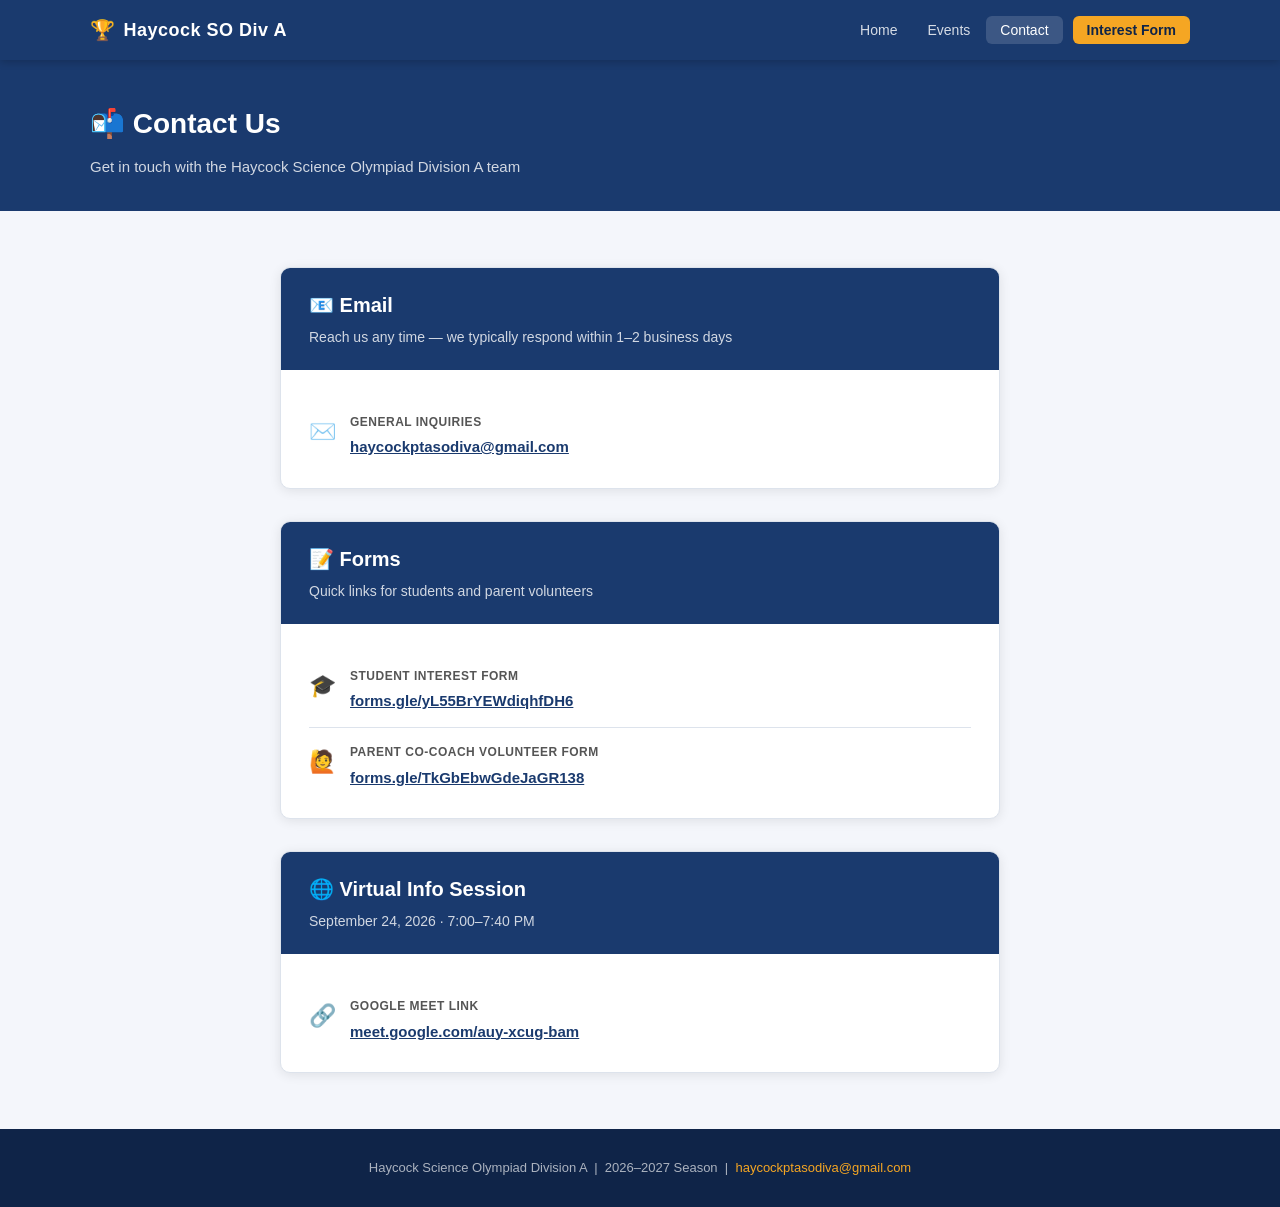
==== contact.html @ 3d47639c "Add contact page and update nav link Replaced direct mailto: link in nav with a contact.html page sh" ====
<!DOCTYPE html>
<html lang="en">
<head>
<meta charset="UTF-8">
<meta name="viewport" content="width=device-width, initial-scale=1.0">
<title>Contact | Haycock Science Olympiad Division A</title>
<link rel="stylesheet" href="css/style.css">
</head>
<body>

<nav>
  <div class="nav-inner">
    <a class="nav-brand" href="index.html">
      <span class="trophy">🏆</span> Haycock SO Div A
    </a>
    <button class="nav-toggle" id="nav-toggle" aria-label="Open menu" aria-expanded="false">
      <span></span><span></span><span></span>
    </button>
    <ul class="nav-links" id="nav-links">
      <li><a href="index.html">Home</a></li>
      <li><a href="events.html">Events</a></li>
      <li><a href="contact.html" class="active">Contact</a></li>
      <li><a href="https://forms.gle/yL55BrYEWdiqhfDH6" target="_blank" rel="noopener" class="nav-cta">Interest Form</a></li>
    </ul>
  </div>
</nav>

<div class="page-header">
  <div class="page-header-inner">
    <h1>📬 Contact Us</h1>
    <p>Get in touch with the Haycock Science Olympiad Division A team</p>
  </div>
</div>

<section class="section">
  <div class="section-inner" style="max-width: 720px;">

    <div class="info-box" style="margin-bottom: 32px;">
      <div class="info-box-header">
        <h2>📧 Email</h2>
        <p>Reach us any time — we typically respond within 1–2 business days</p>
      </div>
      <div class="info-box-body">
        <div class="info-row">
          <span class="info-row-icon">✉️</span>
          <div>
            <div class="info-row-label">General Inquiries</div>
            <div class="info-row-value"><a href="mailto:haycockptasodiva@gmail.com">haycockptasodiva@gmail.com</a></div>
          </div>
        </div>
      </div>
    </div>

    <div class="info-box" style="margin-bottom: 32px;">
      <div class="info-box-header">
        <h2>📝 Forms</h2>
        <p>Quick links for students and parent volunteers</p>
      </div>
      <div class="info-box-body">
        <div class="info-row">
          <span class="info-row-icon">🎓</span>
          <div>
            <div class="info-row-label">Student Interest Form</div>
            <div class="info-row-value"><a href="https://forms.gle/yL55BrYEWdiqhfDH6" target="_blank" rel="noopener">forms.gle/yL55BrYEWdiqhfDH6</a></div>
          </div>
        </div>
        <div class="info-row">
          <span class="info-row-icon">🙋</span>
          <div>
            <div class="info-row-label">Parent Co-Coach Volunteer Form</div>
            <div class="info-row-value"><a href="https://forms.gle/TkGbEbwGdeJaGR138" target="_blank" rel="noopener">forms.gle/TkGbEbwGdeJaGR138</a></div>
          </div>
        </div>
      </div>
    </div>

    <div class="info-box">
      <div class="info-box-header">
        <h2>🌐 Virtual Info Session</h2>
        <p>September 24, 2026 · 7:00–7:40 PM</p>
      </div>
      <div class="info-box-body">
        <div class="info-row">
          <span class="info-row-icon">🔗</span>
          <div>
            <div class="info-row-label">Google Meet Link</div>
            <div class="info-row-value"><a href="https://meet.google.com/auy-xcug-bam" target="_blank" rel="noopener">meet.google.com/auy-xcug-bam</a></div>
          </div>
        </div>
      </div>
    </div>

  </div>
</section>

<footer>
  <p>Haycock Science Olympiad Division A &nbsp;|&nbsp; 2026–2027 Season &nbsp;|&nbsp;
  <a href="mailto:haycockptasodiva@gmail.com">haycockptasodiva@gmail.com</a></p>
</footer>

<script src="js/nav.js"></script>
</body>
</html>
---- css/style.css ----
:root {
  --primary: #1a3a6e;
  --primary-dark: #0f2448;
  --gold: #f5a623;
  --gold-light: #fff7e6;
  --accent: #e8f0fb;
  --text: #1a1a2e;
  --text-light: #555;
  --border: #dde3ec;
  --bg: #f4f6fb;
  --white: #ffffff;
  --success: #2e7d32;
  --error: #c62828;
  --radius: 10px;
  --shadow: 0 2px 12px rgba(0,0,0,0.09);
  --shadow-hover: 0 8px 28px rgba(0,0,0,0.15);
}

* { margin: 0; padding: 0; box-sizing: border-box; }

body {
  font-family: -apple-system, BlinkMacSystemFont, "Segoe UI", Roboto, sans-serif;
  font-size: 16px;
  line-height: 1.7;
  color: var(--text);
  background: var(--bg);
}

/* ── NAV ── */
nav {
  background: var(--primary);
  padding: 0 24px;
  position: sticky;
  top: 0;
  z-index: 100;
  box-shadow: 0 2px 8px rgba(0,0,0,0.2);
}
.nav-inner {
  max-width: 1100px;
  margin: 0 auto;
  display: flex;
  align-items: center;
  height: 60px;
  gap: 0;
}
.nav-brand {
  color: white;
  font-weight: 800;
  font-size: 18px;
  text-decoration: none;
  letter-spacing: 0.5px;
  margin-right: auto;
  display: flex;
  align-items: center;
  gap: 8px;
}
.nav-brand .trophy { font-size: 20px; }
.nav-links {
  display: flex;
  gap: 2px;
  list-style: none;
}
.nav-links a {
  color: rgba(255,255,255,0.82);
  text-decoration: none;
  padding: 6px 14px;
  border-radius: 6px;
  font-size: 14px;
  font-weight: 500;
  transition: background 0.15s, color 0.15s;
  white-space: nowrap;
}
.nav-links a:hover,
.nav-links a.active {
  background: rgba(255,255,255,0.15);
  color: white;
}
.nav-links a.nav-cta {
  background: var(--gold);
  color: var(--primary-dark);
  font-weight: 700;
  margin-left: 8px;
}
.nav-links a.nav-cta:hover {
  background: #e09800;
  color: var(--primary-dark);
}

/* ── HERO ── */
.hero {
  background: linear-gradient(135deg, var(--primary-dark) 0%, var(--primary) 60%, #2a5298 100%);
  color: white;
  padding: 72px 24px 60px;
  text-align: center;
  position: relative;
  overflow: hidden;
}
.hero::before {
  content: "";
  position: absolute;
  inset: 0;
  background: url("data:image/svg+xml,%3Csvg width='60' height='60' viewBox='0 0 60 60' xmlns='http://www.w3.org/2000/svg'%3E%3Cg fill='none' fill-rule='evenodd'%3E%3Cg fill='%23ffffff' fill-opacity='0.04'%3E%3Cpath d='M36 34v-4h-2v4h-4v2h4v4h2v-4h4v-2h-4zm0-30V0h-2v4h-4v2h4v4h2V6h4V4h-4zM6 34v-4H4v4H0v2h4v4h2v-4h4v-2H6zM6 4V0H4v4H0v2h4v4h2V6h4V4H6z'/%3E%3C/g%3E%3C/g%3E%3C/svg%3E");
}
.hero-content { position: relative; max-width: 700px; margin: 0 auto; }
.hero h1 { font-size: 40px; font-weight: 800; margin-bottom: 12px; letter-spacing: -0.5px; }
.hero .tagline { font-size: 17px; opacity: 0.85; margin-bottom: 32px; }
.hero-badges { display: flex; gap: 12px; justify-content: center; flex-wrap: wrap; margin-bottom: 36px; }
.hero-badge {
  background: rgba(255,255,255,0.12);
  border: 1px solid rgba(255,255,255,0.25);
  padding: 6px 16px;
  border-radius: 20px;
  font-size: 13px;
  font-weight: 600;
}
.hero-btns { display: flex; gap: 12px; justify-content: center; flex-wrap: wrap; }
.btn {
  display: inline-block;
  padding: 12px 28px;
  border-radius: 8px;
  font-size: 15px;
  font-weight: 700;
  text-decoration: none;
  cursor: pointer;
  border: none;
  transition: transform 0.15s, box-shadow 0.15s, background 0.15s;
}
.btn:hover { transform: translateY(-2px); box-shadow: 0 6px 20px rgba(0,0,0,0.2); }
.btn-gold { background: var(--gold); color: var(--primary-dark); }
.btn-gold:hover { background: #e09800; }
.btn-outline { background: transparent; color: white; border: 2px solid rgba(255,255,255,0.6); }
.btn-outline:hover { border-color: white; background: rgba(255,255,255,0.1); }
.btn-primary { background: var(--primary); color: white; }
.btn-primary:hover { background: var(--primary-dark); }

/* ── SECTION ── */
.section { padding: 56px 24px; }
.section-inner { max-width: 1100px; margin: 0 auto; }
.section-title {
  font-size: 26px;
  font-weight: 800;
  color: var(--primary);
  margin-bottom: 8px;
}
.section-sub {
  font-size: 15px;
  color: var(--text-light);
  margin-bottom: 32px;
}
.section-divider {
  width: 48px;
  height: 4px;
  background: var(--gold);
  border-radius: 2px;
  margin-bottom: 32px;
}

/* ── CARDS ── */
.card-grid {
  display: grid;
  grid-template-columns: repeat(auto-fill, minmax(280px, 1fr));
  gap: 20px;
}
.card {
  background: white;
  border-radius: var(--radius);
  box-shadow: var(--shadow);
  padding: 24px;
  transition: transform 0.15s, box-shadow 0.15s;
  border: 1px solid var(--border);
}
.card:hover { transform: translateY(-3px); box-shadow: var(--shadow-hover); }
.card-icon { font-size: 28px; margin-bottom: 12px; }
.card h3 { font-size: 17px; font-weight: 700; color: var(--primary); margin-bottom: 8px; }
.card p { font-size: 14px; color: var(--text-light); line-height: 1.6; }
.card a:not(.btn) { color: var(--primary); }

/* ── ANNOUNCEMENT BANNER ── */
.announce {
  background: var(--gold-light);
  border-left: 4px solid var(--gold);
  border-radius: 0 var(--radius) var(--radius) 0;
  padding: 16px 20px;
  margin-bottom: 16px;
  display: flex;
  gap: 12px;
  align-items: flex-start;
}
.announce-icon { font-size: 20px; flex-shrink: 0; }
.announce-text strong { display: block; font-size: 15px; color: var(--primary); margin-bottom: 2px; }
.announce-text span { font-size: 14px; color: var(--text-light); }
.announce-date {
  font-size: 12px;
  color: var(--text-light);
  white-space: nowrap;
  margin-left: auto;
  padding-left: 12px;
}

/* ── INFO SESSION BOX ── */
.info-box {
  background: white;
  border-radius: var(--radius);
  box-shadow: var(--shadow);
  border: 1px solid var(--border);
  overflow: hidden;
}
.info-box-header {
  background: var(--primary);
  color: white;
  padding: 20px 28px;
}
.info-box-header h2 { font-size: 20px; font-weight: 800; margin-bottom: 4px; }
.info-box-header p { font-size: 14px; opacity: 0.8; }
.info-box-body { padding: 28px; }
.info-row {
  display: flex;
  gap: 14px;
  align-items: flex-start;
  padding: 14px 0;
  border-bottom: 1px solid var(--border);
}
.info-row:last-child { border-bottom: none; padding-bottom: 0; }
.info-row-icon { font-size: 22px; flex-shrink: 0; margin-top: 1px; }
.info-row-label { font-size: 12px; font-weight: 700; letter-spacing: 0.5px; text-transform: uppercase; color: var(--text-light); margin-bottom: 2px; }
.info-row-value { font-size: 15px; font-weight: 600; color: var(--primary); }
.info-row-value a { color: var(--primary); text-decoration: underline; }

/* ── FORM ── */
.form-card {
  background: white;
  border-radius: var(--radius);
  box-shadow: var(--shadow);
  padding: 36px 40px;
  max-width: 680px;
  margin: 0 auto;
  border: 1px solid var(--border);
}
.form-group { margin-bottom: 22px; }
.form-group label {
  display: block;
  font-size: 14px;
  font-weight: 600;
  color: var(--primary);
  margin-bottom: 7px;
}
.form-group label .req { color: #c62828; margin-left: 2px; }
.form-group input,
.form-group select,
.form-group textarea {
  width: 100%;
  padding: 10px 14px;
  border: 1.5px solid var(--border);
  border-radius: 7px;
  font-size: 15px;
  color: var(--text);
  background: white;
  transition: border-color 0.15s, box-shadow 0.15s;
  font-family: inherit;
}
.form-group input:focus,
.form-group select:focus,
.form-group textarea:focus {
  outline: none;
  border-color: var(--primary);
  box-shadow: 0 0 0 3px rgba(26,58,110,0.1);
}
.form-group textarea { min-height: 100px; resize: vertical; }
.form-group .hint { font-size: 12px; color: var(--text-light); margin-top: 5px; }

/* ── TABLE ── */
.table-wrap { overflow-x: auto; }
table { width: 100%; border-collapse: collapse; font-size: 14px; background: white; border-radius: var(--radius); overflow: hidden; box-shadow: var(--shadow); }
thead { background: var(--primary); color: white; }
thead th { padding: 12px 16px; text-align: left; font-weight: 600; font-size: 13px; white-space: nowrap; }
tbody tr { border-bottom: 1px solid var(--border); }
tbody tr:last-child { border-bottom: none; }
tbody tr:hover { background: var(--accent); }
tbody td { padding: 11px 16px; color: var(--text); vertical-align: top; }
.badge {
  display: inline-block;
  padding: 2px 9px;
  border-radius: 12px;
  font-size: 12px;
  font-weight: 600;
}
.badge-blue { background: var(--accent); color: var(--primary); }
.badge-gold { background: var(--gold-light); color: #8a5e00; }

/* ── FOOTER ── */
footer {
  background: var(--primary-dark);
  color: rgba(255,255,255,0.65);
  text-align: center;
  padding: 28px 24px;
  font-size: 13px;
}
footer a { color: var(--gold); text-decoration: none; }

/* ── PAGE HEADER ── */
.page-header {
  background: var(--primary);
  color: white;
  padding: 40px 24px 32px;
}
.page-header-inner { max-width: 1100px; margin: 0 auto; }
.page-header h1 { font-size: 28px; font-weight: 800; margin-bottom: 6px; }
.page-header p { font-size: 15px; opacity: 0.8; }

/* ── UTILS ── */
.mt-8 { margin-top: 8px; }
.mt-16 { margin-top: 16px; }
.mt-24 { margin-top: 24px; }
.text-center { text-align: center; }
.tag {
  display: inline-block;
  font-size: 11px;
  font-weight: 700;
  letter-spacing: 0.8px;
  text-transform: uppercase;
  padding: 3px 10px;
  border-radius: 12px;
  background: var(--accent);
  color: var(--primary);
  margin-bottom: 10px;
}

/* ── HAMBURGER BUTTON ── */
.nav-toggle {
  display: none;
  flex-direction: column;
  justify-content: center;
  gap: 5px;
  background: none;
  border: none;
  cursor: pointer;
  padding: 10px 6px;
  margin-left: auto;
  flex-shrink: 0;
}
.nav-toggle span {
  display: block;
  width: 22px;
  height: 2px;
  background: white;
  border-radius: 2px;
  transition: transform 0.22s, opacity 0.22s;
}
.nav-toggle.open span:nth-child(1) { transform: translateY(7px) rotate(45deg); }
.nav-toggle.open span:nth-child(2) { opacity: 0; transform: scaleX(0); }
.nav-toggle.open span:nth-child(3) { transform: translateY(-7px) rotate(-45deg); }

/* ── TABLET (≤900px) ── */
@media (max-width: 900px) {
  .card-grid { grid-template-columns: repeat(auto-fill, minmax(220px, 1fr)); }
  .two-col-grid { grid-template-columns: 1fr !important; }
}

/* ── MOBILE (≤768px) ── */
@media (max-width: 768px) {

  /* Nav — hamburger */
  nav { padding: 0 16px; }
  .nav-toggle { display: flex; }
  .nav-links {
    display: none;
    position: absolute;
    top: 60px;
    left: 0;
    right: 0;
    background: var(--primary-dark);
    flex-direction: column;
    padding: 10px 16px 18px;
    gap: 2px;
    z-index: 99;
    box-shadow: 0 8px 24px rgba(0,0,0,0.35);
  }
  .nav-links.open { display: flex; }
  .nav-links li { width: 100%; }
  .nav-links a {
    display: block;
    padding: 13px 16px;
    font-size: 16px;
    border-radius: 8px;
    width: 100%;
  }
  .nav-links a.nav-cta {
    margin-left: 0;
    margin-top: 6px;
    text-align: center;
    padding: 14px 16px;
  }

  /* Hero */
  .hero { padding: 48px 20px 40px; }
  .hero h1 { font-size: 26px; letter-spacing: 0; }
  .hero .tagline { font-size: 15px; }
  .hero-badges { gap: 8px; }
  .hero-badge { font-size: 12px; padding: 5px 12px; }
  .hero-btns { flex-direction: column; align-items: center; gap: 10px; }
  .hero-btns .btn { width: 100%; max-width: 300px; text-align: center; }

  /* Sections */
  .section { padding: 36px 16px; }
  .section-title { font-size: 22px; }

  /* Cards — single column on small screens */
  .card-grid { grid-template-columns: 1fr; }

  /* Two-column layouts → single column */
  .two-col-grid { grid-template-columns: 1fr !important; gap: 24px !important; }

  /* Announcements */
  .announce { flex-wrap: wrap; }
  .announce-date { margin-left: 0; padding-left: 0; margin-top: 4px; width: 100%; }

  /* Page header */
  .page-header { padding: 28px 16px 22px; }
  .page-header h1 { font-size: 22px; }

  /* Form */
  .form-card { padding: 24px 16px; margin: 0 -4px; border-radius: 0; box-shadow: none; border-left: none; border-right: none; }

  /* Buttons — touch-friendly */
  .btn { padding: 14px 24px; font-size: 15px; }
  .card .btn { width: 100%; text-align: center; display: block; }

  /* Tables */
  .table-wrap { margin: 0 -16px; border-radius: 0; }
  table { font-size: 13px; }
  thead th { padding: 10px 12px; font-size: 12px; }
  tbody td { padding: 10px 12px; }

  /* Info box */
  .info-box-body { padding: 20px 16px; }

  /* Resource list */
  .resource-icon { font-size: 18px; }
}

/* ── SMALL PHONES (≤430px) ── */
@media (max-width: 430px) {
  .hero h1 { font-size: 22px; }
  .nav-brand { font-size: 16px; }
}
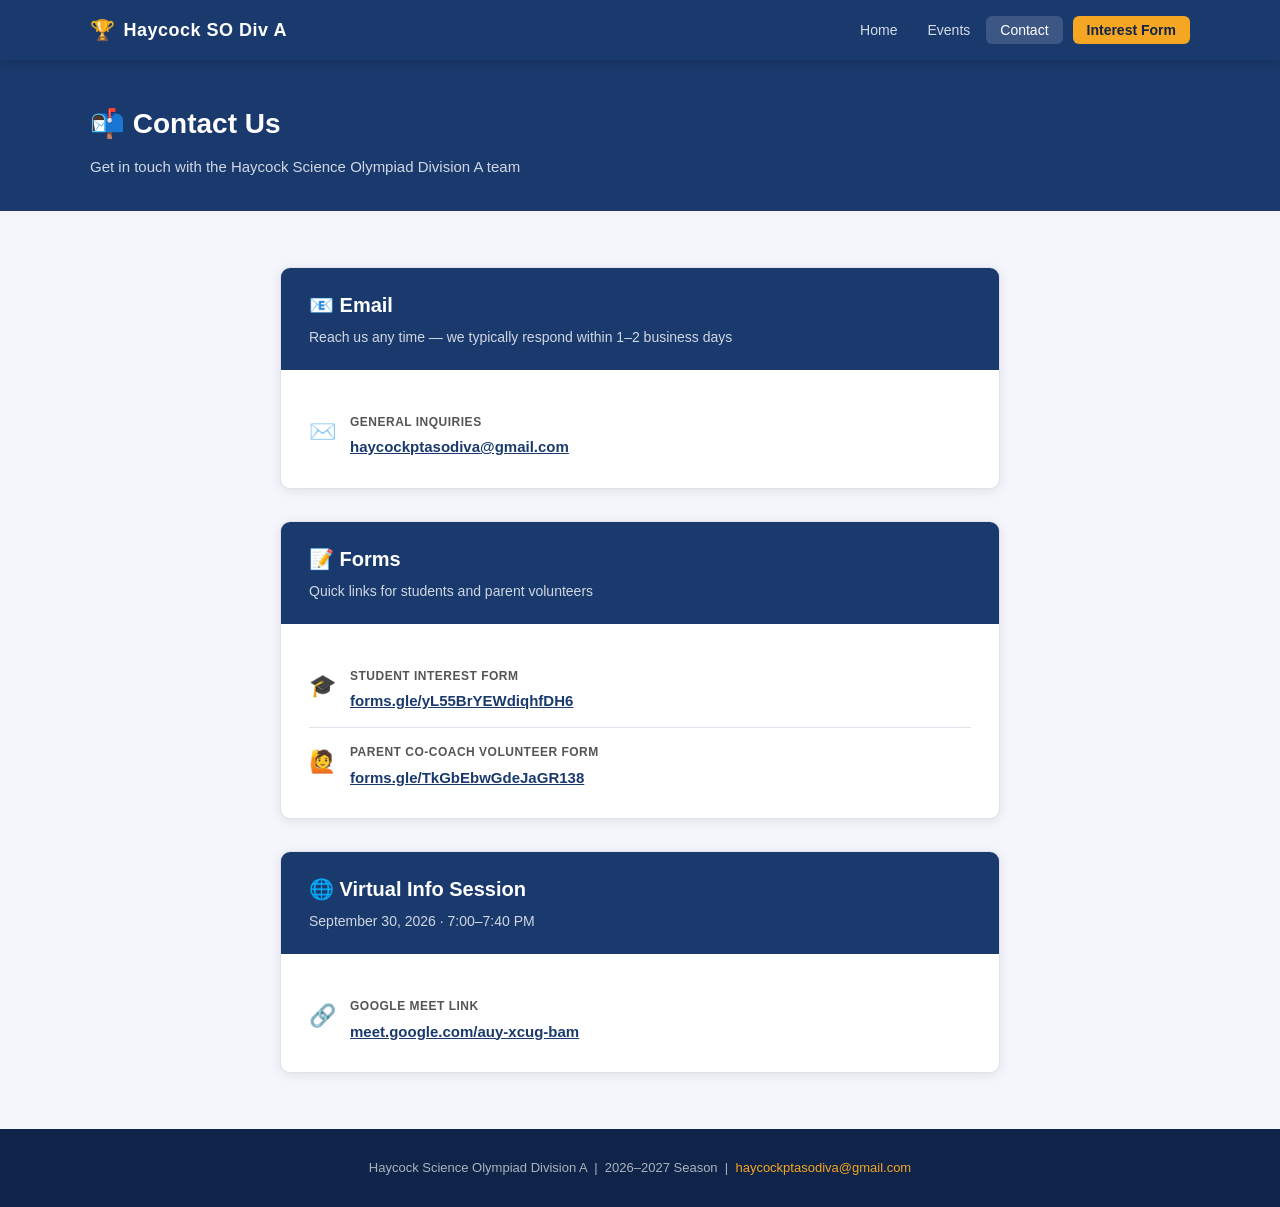
==== commit ddcd08c5: "Reschedule info session from Sep 24 to Sep 30 Co-Authored-By: Claude Sonnet 4.6 <noreply@anthropic.c" ====
--- a/contact.html
+++ b/contact.html
@@ -77,7 +77,7 @@
     <div class="info-box">
       <div class="info-box-header">
         <h2>🌐 Virtual Info Session</h2>
-        <p>September 24, 2026 · 7:00–7:40 PM</p>
+        <p>September 30, 2026 · 7:00–7:40 PM</p>
       </div>
       <div class="info-box-body">
         <div class="info-row">
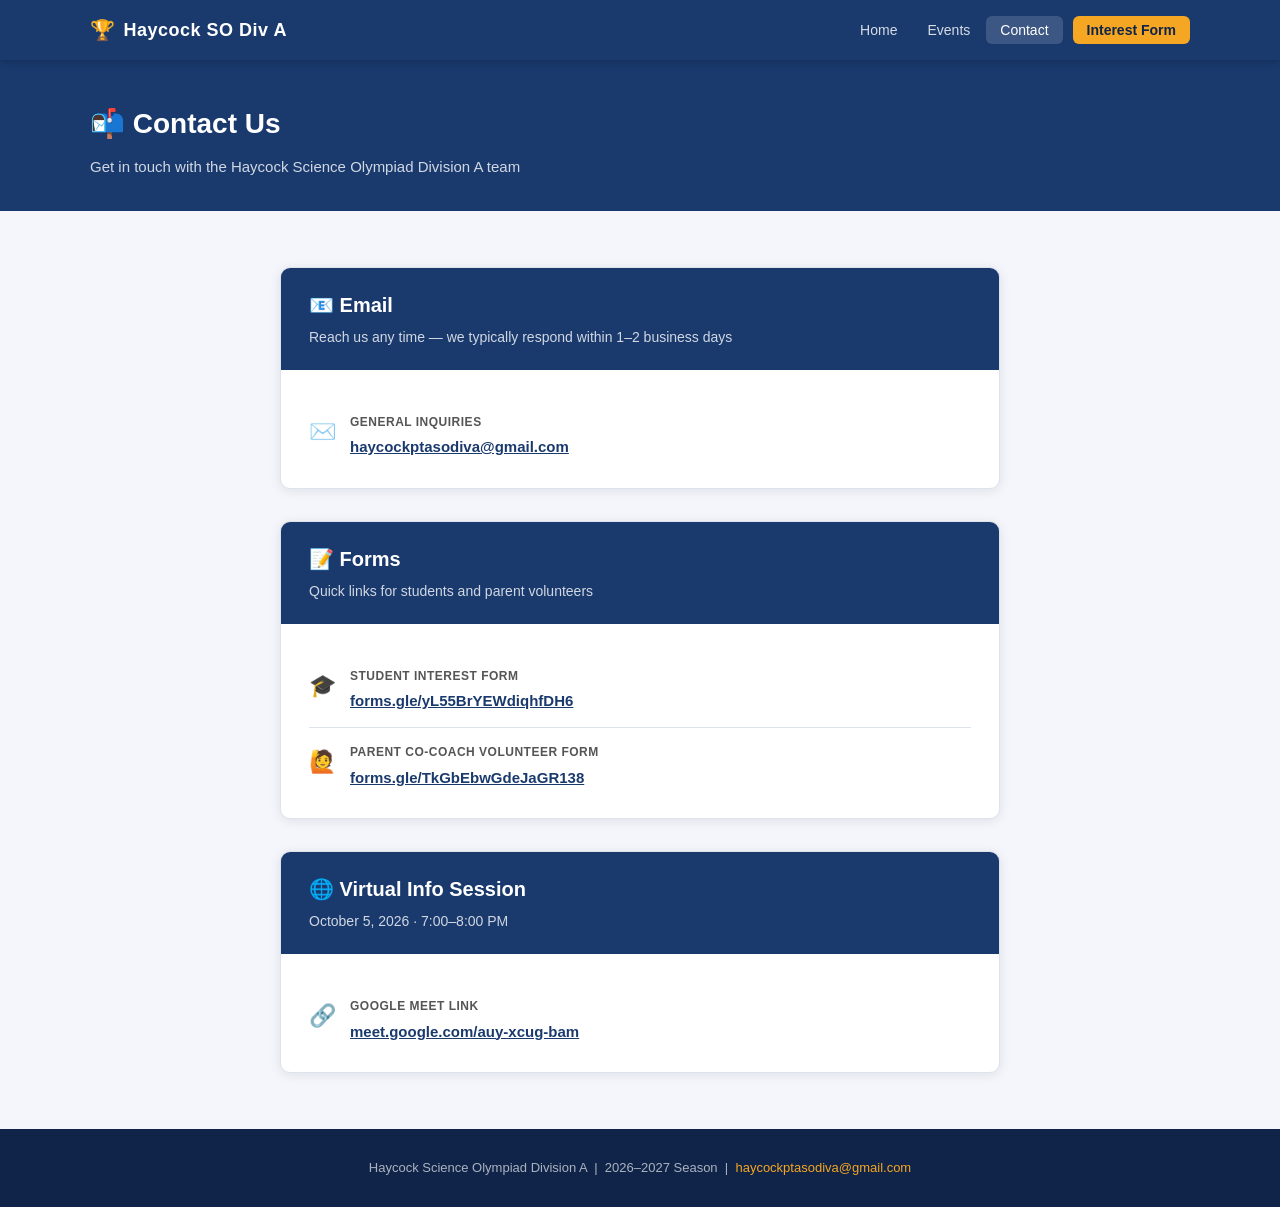
==== commit 15bb3f94: "Add key dates calendar, reschedule info session to Oct 5, add tournament date options Info session m" ====
--- a/contact.html
+++ b/contact.html
@@ -77,7 +77,7 @@
     <div class="info-box">
       <div class="info-box-header">
         <h2>🌐 Virtual Info Session</h2>
-        <p>September 30, 2026 · 7:00–7:40 PM</p>
+        <p>October 5, 2026 · 7:00–8:00 PM</p>
       </div>
       <div class="info-box-body">
         <div class="info-row">
--- a/css/style.css
+++ b/css/style.css
@@ -443,3 +443,28 @@
   .hero h1 { font-size: 22px; }
   .nav-brand { font-size: 16px; }
 }
+
+/* ── TIMELINE (Key Dates / Calendar) ── */
+.timeline { position: relative; padding-left: 32px; }
+.timeline::before { content: ""; position: absolute; left: 10px; top: 0; bottom: 0; width: 2px; background: var(--border); }
+.timeline-item { position: relative; margin-bottom: 28px; }
+.timeline-item::before {
+  content: "";
+  position: absolute;
+  left: -26px;
+  top: 6px;
+  width: 12px;
+  height: 12px;
+  border-radius: 50%;
+  background: var(--primary);
+  border: 2px solid white;
+  box-shadow: 0 0 0 2px var(--primary);
+}
+.timeline-item.done::before { background: var(--gold); box-shadow: 0 0 0 2px var(--gold); }
+.timeline-item.tbd::before { background: white; box-shadow: 0 0 0 2px var(--gold); }
+.timeline-item h4 { font-size: 15px; font-weight: 700; color: var(--primary); margin-bottom: 4px; }
+.timeline-item .tl-date { font-size: 13px; color: var(--gold); font-weight: 600; margin-bottom: 4px; }
+.timeline-item p { font-size: 14px; color: var(--text-light); }
+@media (max-width: 680px) {
+  .timeline { padding-left: 24px; }
+}
